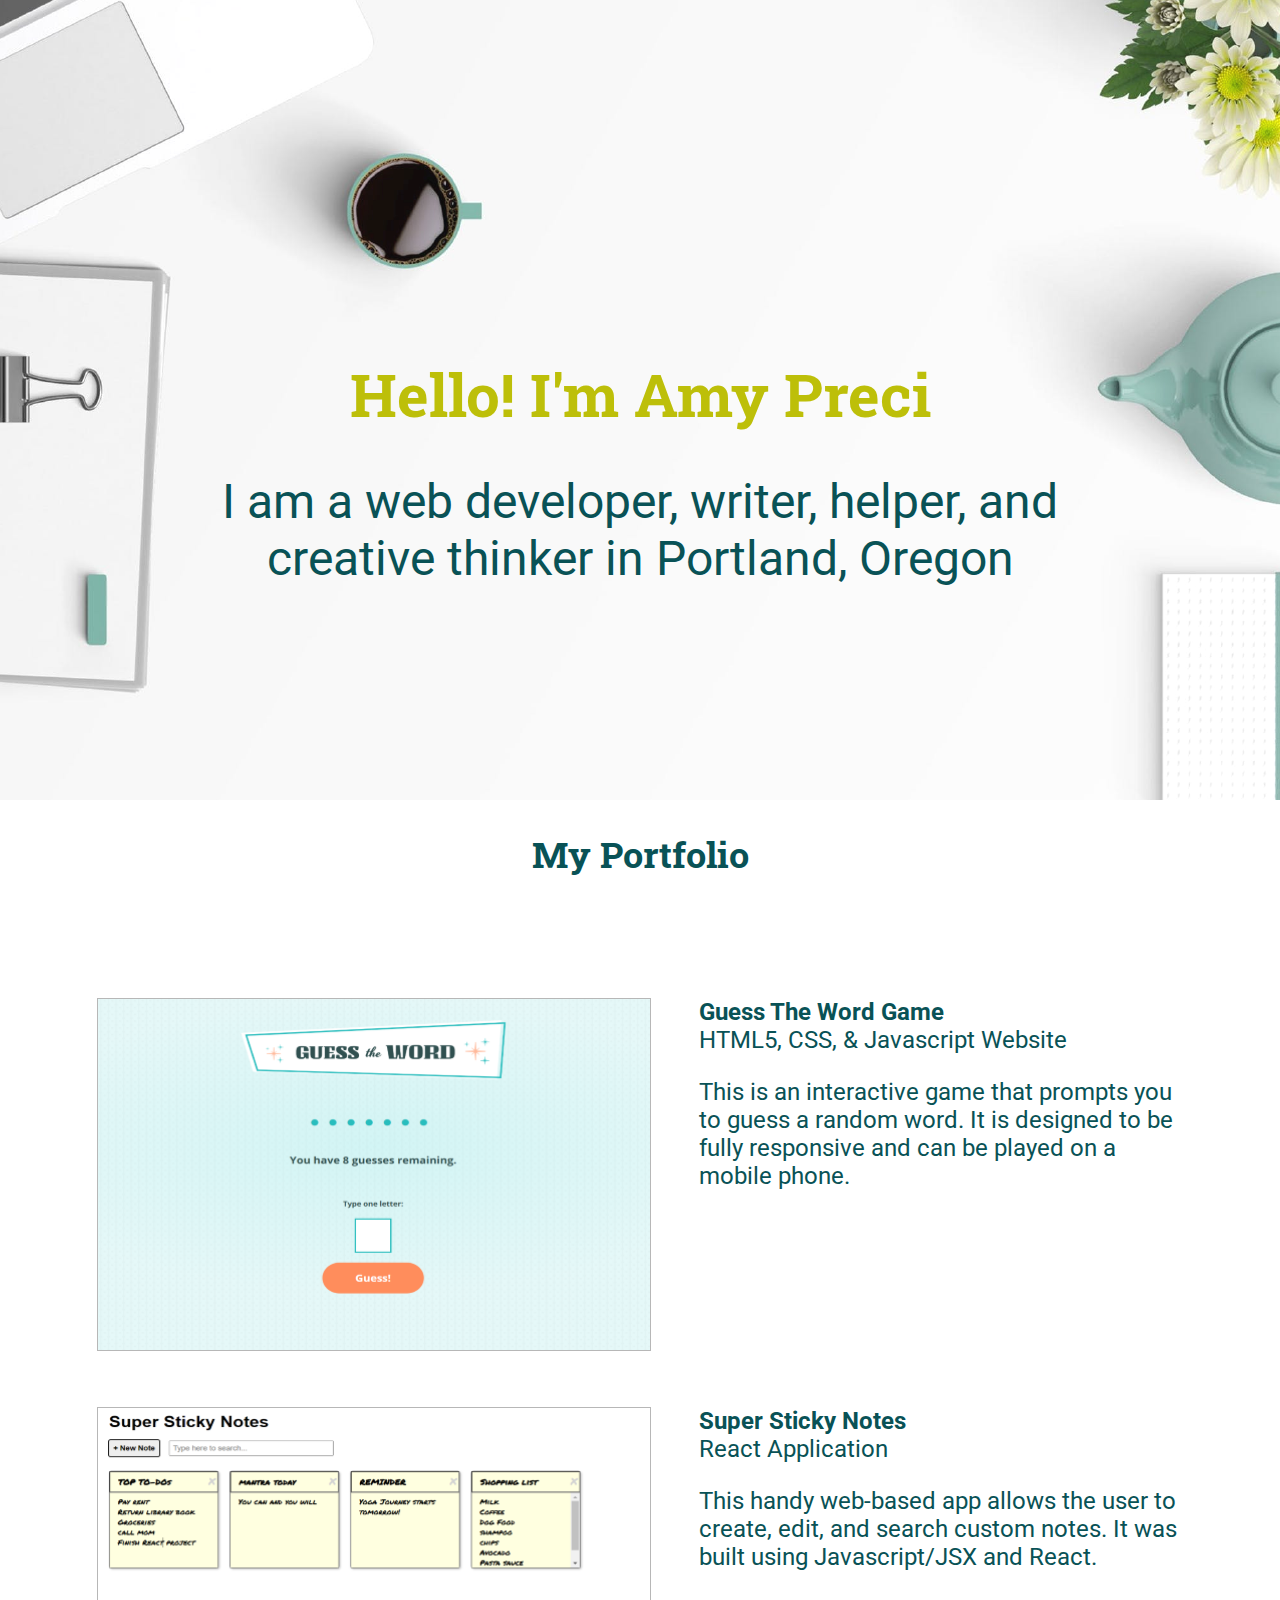
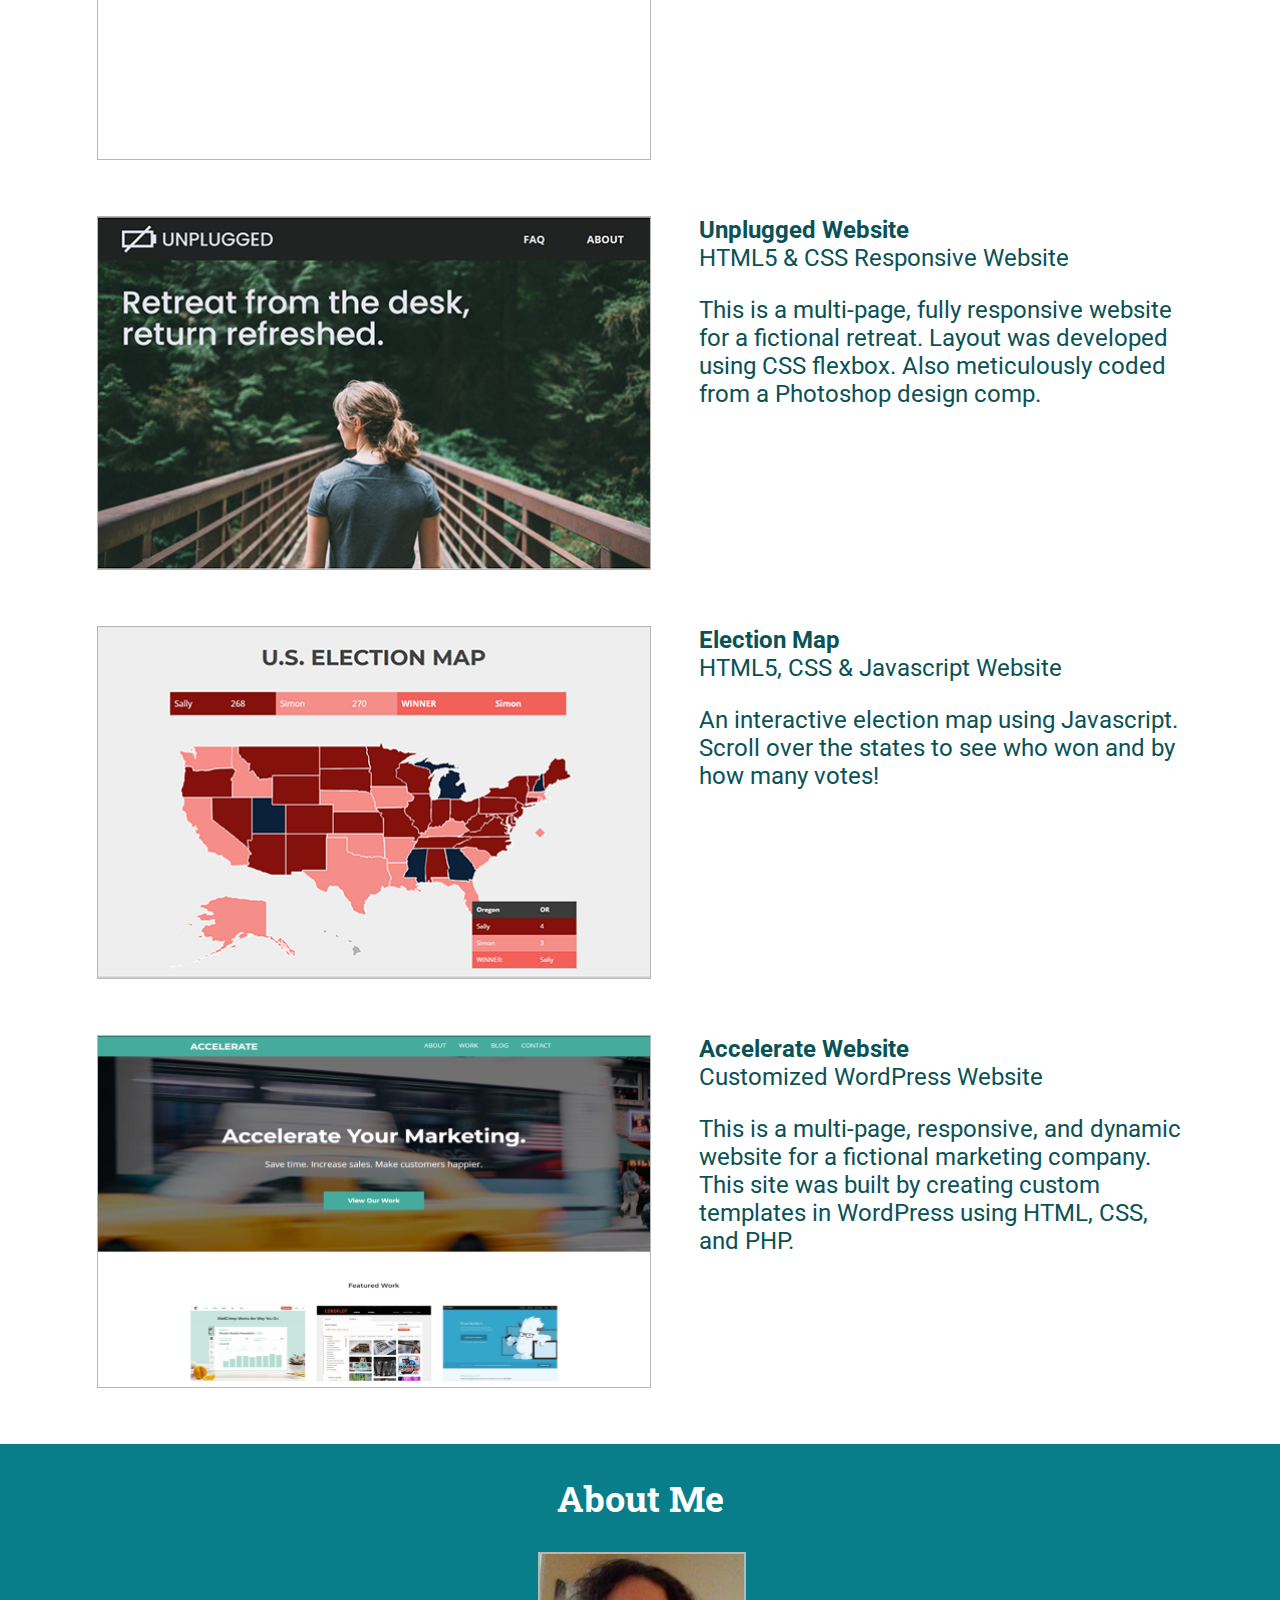
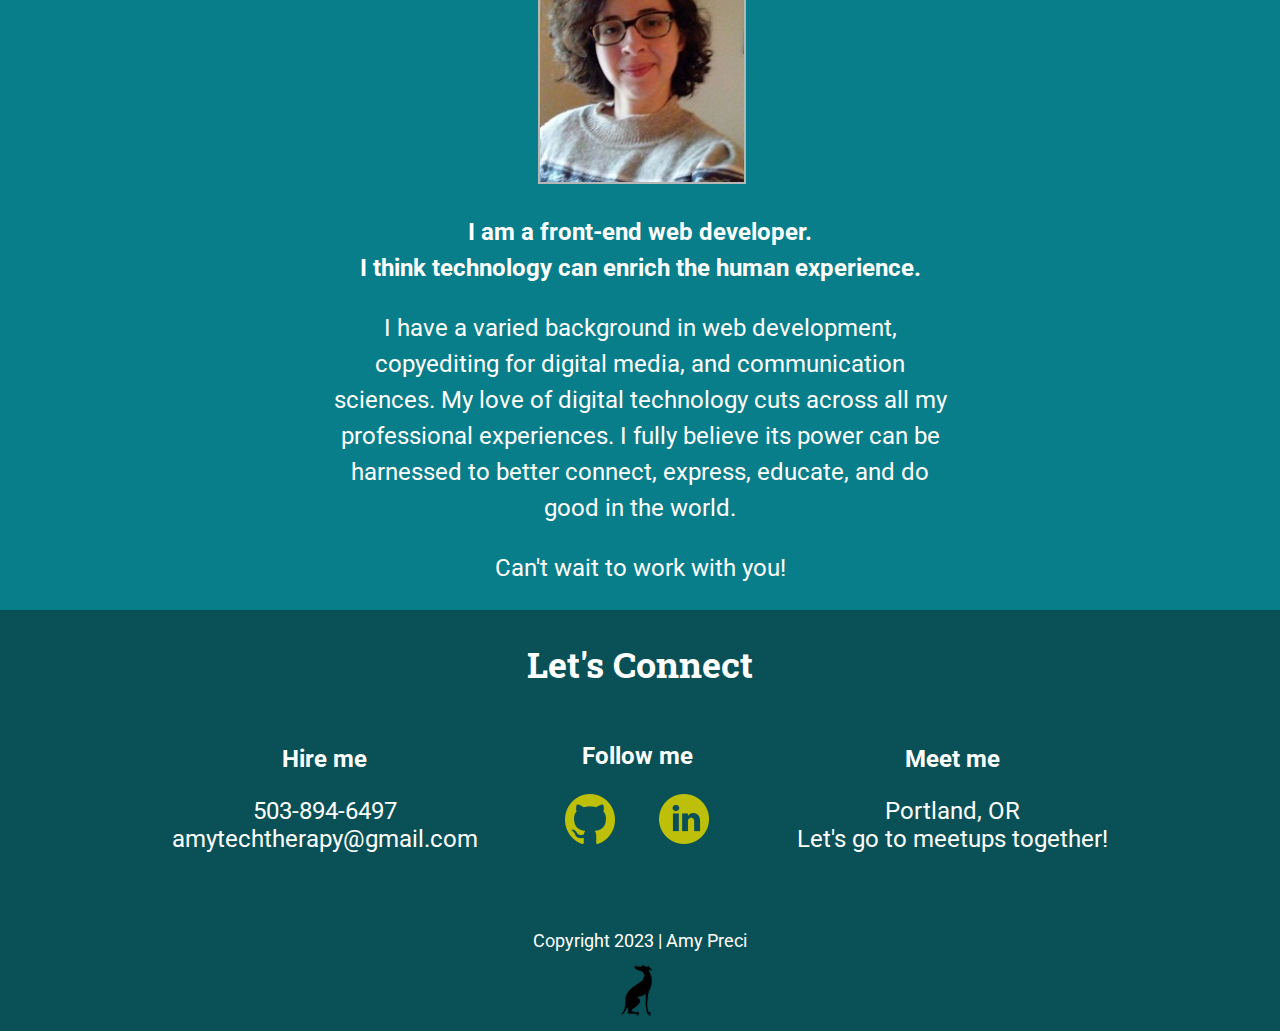
==== index.html @ e4974f05 "replaced new URLs" ====
<!doctype html>
<html class="no-js" lang="">

<head>
  <meta charset="utf-8">
  <title>Amy Preci | Responsive Portfolio</title>
  <meta name="description" content="">
  <meta name="viewport" content="width=device-width, initial-scale=1">

  <meta property="og:title" content="">
  <meta property="og:type" content="">
  <meta property="og:url" content="">
  <meta property="og:image" content="">

  <link rel="manifest" href="site.webmanifest">
  <link rel="apple-touch-icon" href="icon.png">
  <!-- Place favicon.ico in the root directory -->

  <link rel="stylesheet" href="css/normalize.css">
  <link rel="stylesheet" href="css/main.css">

  <meta name="theme-color" content="#fafafa">

  <link href="https://fonts.googleapis.com/css2?family=Roboto:wght@400;700&display=swap" rel="stylesheet">
  <link href="https://fonts.googleapis.com/css2?family=Roboto+Slab:wght@700&display=swap" rel="stylesheet">
</head>

<body>

  <!-- Site Content -->
  <div class="container">
    <header>
        <section class="hero-area">
            <div class="content-wrapper">
                <h1>Hello! I'm Amy Preci</h1>
                <h2>I am a web developer, writer, helper, and creative thinker in Portland, Oregon</h2>
            </div>
        </section>  
    </header>

    <section class="work">
        <div class="content-wrapper">
            <h2>My Portfolio</h2>
        
            <div class="portfolio-item">
                <div class="portfolio-image">
                    <a href="https://amy-pr.github.io/guess-the-word/" target="_blank"><img src="img/guess-word-thumb.png" alt="guess the word thumbnail"></a>
                </div>

                <div class="portfolio-description">
                    <p><a href="https://amy-pr.github.io/guess-the-word/" target="_blank"><span>Guess The Word Game</span></a><br>
                    HTML5, CSS, &amp; Javascript Website</p>
                    <p>This is an interactive game that prompts you to guess a random word. It is designed to be fully responsive and can be played on a mobile phone.</p>
                </div>
            </div>
        
            <div class="portfolio-item">
                <div class="portfolio-image">
                    <a href="https://amy-pr.github.io/super-sticky-notes/" target="_blank"><img src="img/sticky-notes-thumb.PNG" alt="super sticky notes app"></a>
                </div>

                <div class="portfolio-description">
                    <p><a href="https://amy-pr.github.io/super-sticky-notes/" target="_blank"><span>Super Sticky Notes</span></a><br>
                    React Application</p>
                    <p>This handy web-based app allows the user to create, edit, and search custom notes. It was built using Javascript/JSX and React.</p>
                </div>
            </div>

            <div class="portfolio-item">
                <div class="portfolio-image">
                    <a href="https://amy-pr.github.io/unplugged-project/" target="_blank"><img src="img/unplugged-thumbnail.png" alt="unplugged website"></a>
               </div>
        
                <div class="portfolio-description">
                    <p><a href="https://amy-pr.github.io/unplugged-project/" target="_blank"><span>Unplugged Website</span></a><br>
                    HTML5 &amp; CSS Responsive Website </p>
                    <p>This is a multi-page, fully responsive website for a fictional retreat. Layout was developed using CSS flexbox. Also meticulously coded from a Photoshop design comp.</p>
                </div>
            </div>

            <div class="portfolio-item">
                <div class="portfolio-image">
                    <a href="https://amy-pr.github.io/Election-Map/" target="_blank"><img src="img/election-map-thumbnail.png" alt="javascript election map"></a>
               </div>
        
                <div class="portfolio-description">
                    <p><a href="https://amy-pr.github.io/Election-Map/" target="_blank"><span>Election Map</span></a><br>
                        HTML5, CSS &amp; Javascript Website </p>
                    <p>An interactive election map using Javascript. Scroll over the states to see who won and by how many votes!</p>
                </div>
            </div>

            <div class="portfolio-item">
                <div class="portfolio-image">
                    <a href="" target="_blank"><img src="img/accelerate-thumb.PNG" alt="lolcat clock"></a>
               </div>
        
                <div class="portfolio-description">
                    <p><a href="" target="_blank"><span>Accelerate Website</span></a><br>
                    Customized WordPress Website</p>
                    <p>This is a multi-page, responsive, and dynamic website for a fictional marketing company. This site was built by creating custom templates in WordPress using HTML, CSS, and PHP.</p>
                </div>
            </div>
        </div>
    </section>

    <section class="about">
        <div class="content-wrapper">
            <h2>About Me</h2>
            
            <div class="self-portrait">
                <img src="img/me_croppedd_200.jpg" alt="Amy">
            </div>
        
            <div class="bio">
                <p><span>I am a front-end web developer.<br>
                I think technology can enrich the human experience.</span><p>
                <p> I have a varied background in web development, copyediting for digital media, and communication sciences. 
                My love of digital technology cuts across all my professional experiences. I fully believe its power can 
                be harnessed to better connect, express, educate, and do good in the world.</p>
                <p> Can't wait to work with you!</p>
            </div>
        </div>
    </section>


    <section class="contact">
        <div class="content-wrapper">
            <h2>Let's Connect</h2>

            <div class= "contact-content">
            
                <div class="contact-info">
                    <h3>Hire me</h3>
                    <p>503-894-6497<br>
                    amytechtherapy@gmail.com</p>
                </div>

                <div class="social-media">
                    <h3>Follow me</h3>
                       <div class="social-icons">
                            <p><a href="https://github.com/Amy-Pr" target="_blank"><img src="img/github.png" alt="github"></a></p>
                            <p><a href="https://www.linkedin.com/in/amy-preci-developer" target="_blank"><img src="img/linkedin.png" alt=linkedin></a></p>
                        </div> 
                </div>

                <div class="meet-me">
                    <h3>Meet me</h3>
                    <p>Portland, OR <br>
                    Let's go to meetups together!</p>
                </div>

            </div>
        </div>
    
        <div class="copyright">
            <p class="copyright">Copyright 2023 | Amy Preci</p>
         <div class= "icon">
            <img src="img/greyhound_icon_one_hundred.png" alt="greyhound icon">
         </div>
        </div>
    </section>
</div>



<!---Stuff from boilerplate-->



  <script src="js/vendor/modernizr-3.11.2.min.js"></script>
  <script src="js/plugins.js"></script>
  <script src="js/main.js"></script>

  <!-- Google Analytics: change UA-XXXXX-Y to be your site's ID. -->
  <script>
    window.ga = function () { ga.q.push(arguments) }; ga.q = []; ga.l = +new Date;
    ga('create', 'UA-XXXXX-Y', 'auto'); ga('set', 'anonymizeIp', true); ga('set', 'transport', 'beacon'); ga('send', 'pageview')
  </script>
  <script src="https://www.google-analytics.com/analytics.js" async></script>
</body>

</html>
---- css/main.css ----
/***** BASE STYLES *****/
    
    html {
        font-size: 16px; 
    }

    body {
        font-family: "Roboto", sans-serif;
        color: #095256;
        font-size: 1.2em;
        width: 100%;
        display: flex;
        justify-content: center;
        align-items: center;
    }

    .content-wrapper {
        width: 90%;
    }

    img {
        width: 100%;
        height: auto;
    }


/******HEADER*****/
    header {
        display: flex;
        justify-content: center;
        align-items: center;
        
    }
    
    .hero-area {
        min-height: 800px;
        background: url("../img/hero-image.png") right top no-repeat;
        background-size: cover;
        display: flex;
        justify-content: center;
        align-items: center;
    }

    header h1 {
        
        font-family: 'Roboto Slab', serif;
        font-size: 3rem;
        text-align: center;
        color: #bdbf09;
    }

    header h2 {
        margin-top: 0;
        text-align: center;
        font-size: 2.2rem;
        font-weight: 400;
        width: 80%;
    }

    .hero-area .content-wrapper {
        display: flex; 
        justify-content: center;
        align-items: center;
        flex-flow: row wrap;
        background: rgba(242, 242, 242, 0.8);
        border-radius: 10px;
    }

/*** WORK ***/
    .work {
        display: flex;
        justify-content: center;
    }

    .work .content-wrapper {
        display: flex;
        max-width: 554px;
        flex-direction: column;
        justify-content: center; 
    }

    .portfolio-item {
        display: flex;
        flex-direction: column;
        margin-bottom: 50px;
    }

    .portfolio-description {
        margin-top: 50px;
    }

    .work h2 { 
    font-family: 'Roboto Slab', serif;
    font-size: 1.75rem;
    text-align: center; 
    padding-bottom: 90px; 
    }

    span {
        font-weight: 700;
    }

    .work p {
        margin-top: 0;
    }

    .work img {
        border: 1px solid #b7b7b7;
    }

    .work a {
        text-decoration: none;
        color: #095256;
    }

    .work a:visited {
        color: #095256;
    }

    .work a:hover {
        color: #bdbf09;
    
    }


/***ABOUT***/


.about {
    display: flex; 
    justify-content: center;
    align-items: center; 
    background-color: #087e8b; 
    color: white;
    text-align: center;
}

.about .content-wrapper {
    display: flex;
    justify-content: center;
    align-items: center;
    flex-direction: column;
}

.about h2 {
    font-family: 'Roboto Slab', serif;
    font-size: 1.75rem;
}

span {
    font-weight: 700;
}

.about img {
    border: 2px solid #b7b7b7;
}


.about p {
    line-height: 1.5;
}




/***CONTACT***/

.contact {
    display: flex; 
    justify-content: center;
    flex-direction: column;
    align-items: center;
    background-color: #095156;
    color: white;
}

.contact .content-wrapper {
    display: flex;
    width: 100%;
    justify-content: center;
    flex-direction: column;
    text-align: center;
}


.contact-content {
    min-height: 600px;
    display: flex;
    flex-direction: column;
    align-items: center;
    justify-content: space-around;

}

.contact h2 {
    font-family: 'Roboto Slab', serif;
    font-size: 1.75rem;
}

.contact h3 {
    font-family: "Roboto", sans-serif;
    font-size: 1.5rem; 

}


.social-icons {
    display: flex;
    justify-content: space-between;
}

.social-icons p {
    margin: 0;
}


.social-media {
    margin-bottom: 30px;
}


.contact img {
    font-size: 1.125rem;
}


p.copyright {
    font-size: 1.125rem;
    margin: 50px 0 0 0;
}

.copyright {
    display: flex;
    justify-content: center;
    align-items: center;
    flex-direction: column;
}


/****TABLET STYLES****/

@media (min-width: 768px) {
    .contact-content {
        flex-direction: row;
        min-height: 0px;
    } 
    
    .bio {
        width: 80%;
    }

    header h1 {
        font-size: 3.5rem;
        
    }
    
    header h2 {
        font-size: 2.8rem;
    }

    body {
        font-size: 1.5em;
    }
}


/****DESKTOP STYLES****/
@media (min-width: 1200px) {

/***Base Styles***/



header h1 {
    font-size: 3.75rem;
}

header h2 {
    font-size: 3rem;
}

.hero-area {
    background: url("../img/hero-image.png") top center no-repeat;
    background-size: cover;
}

.hero-area .content-wrapper {
    display: flex; 
    justify-content: center;
    align-items: center;
    flex-flow: row wrap;
    background: none;
    border-radius: none;
    padding-top: 140px;
}

/**ABOUT**/

.about h2 {
    font-size: 2.25rem;
}

.bio {
    width: 55%;
}

/*** WORK ***/
.work h2 {
    font-size: 2.25rem;
}

.work .content-wrapper {
    max-width: 90%;
}

.portfolio-item {
    display: flex;
    justify-content: center;
    flex-flow: row wrap;
    margin-bottom: 50px;
}

.portfolio-description {
    width: 42%;
    margin-top: 0;
    padding-left: 50px;
}

/***CONTACT***/

.contact h2 {
    font-size: 2.25rem;
}

.contact .content-wrapper {
    width: 80%;
}

.social-icons {
    width: 6em;
}

}
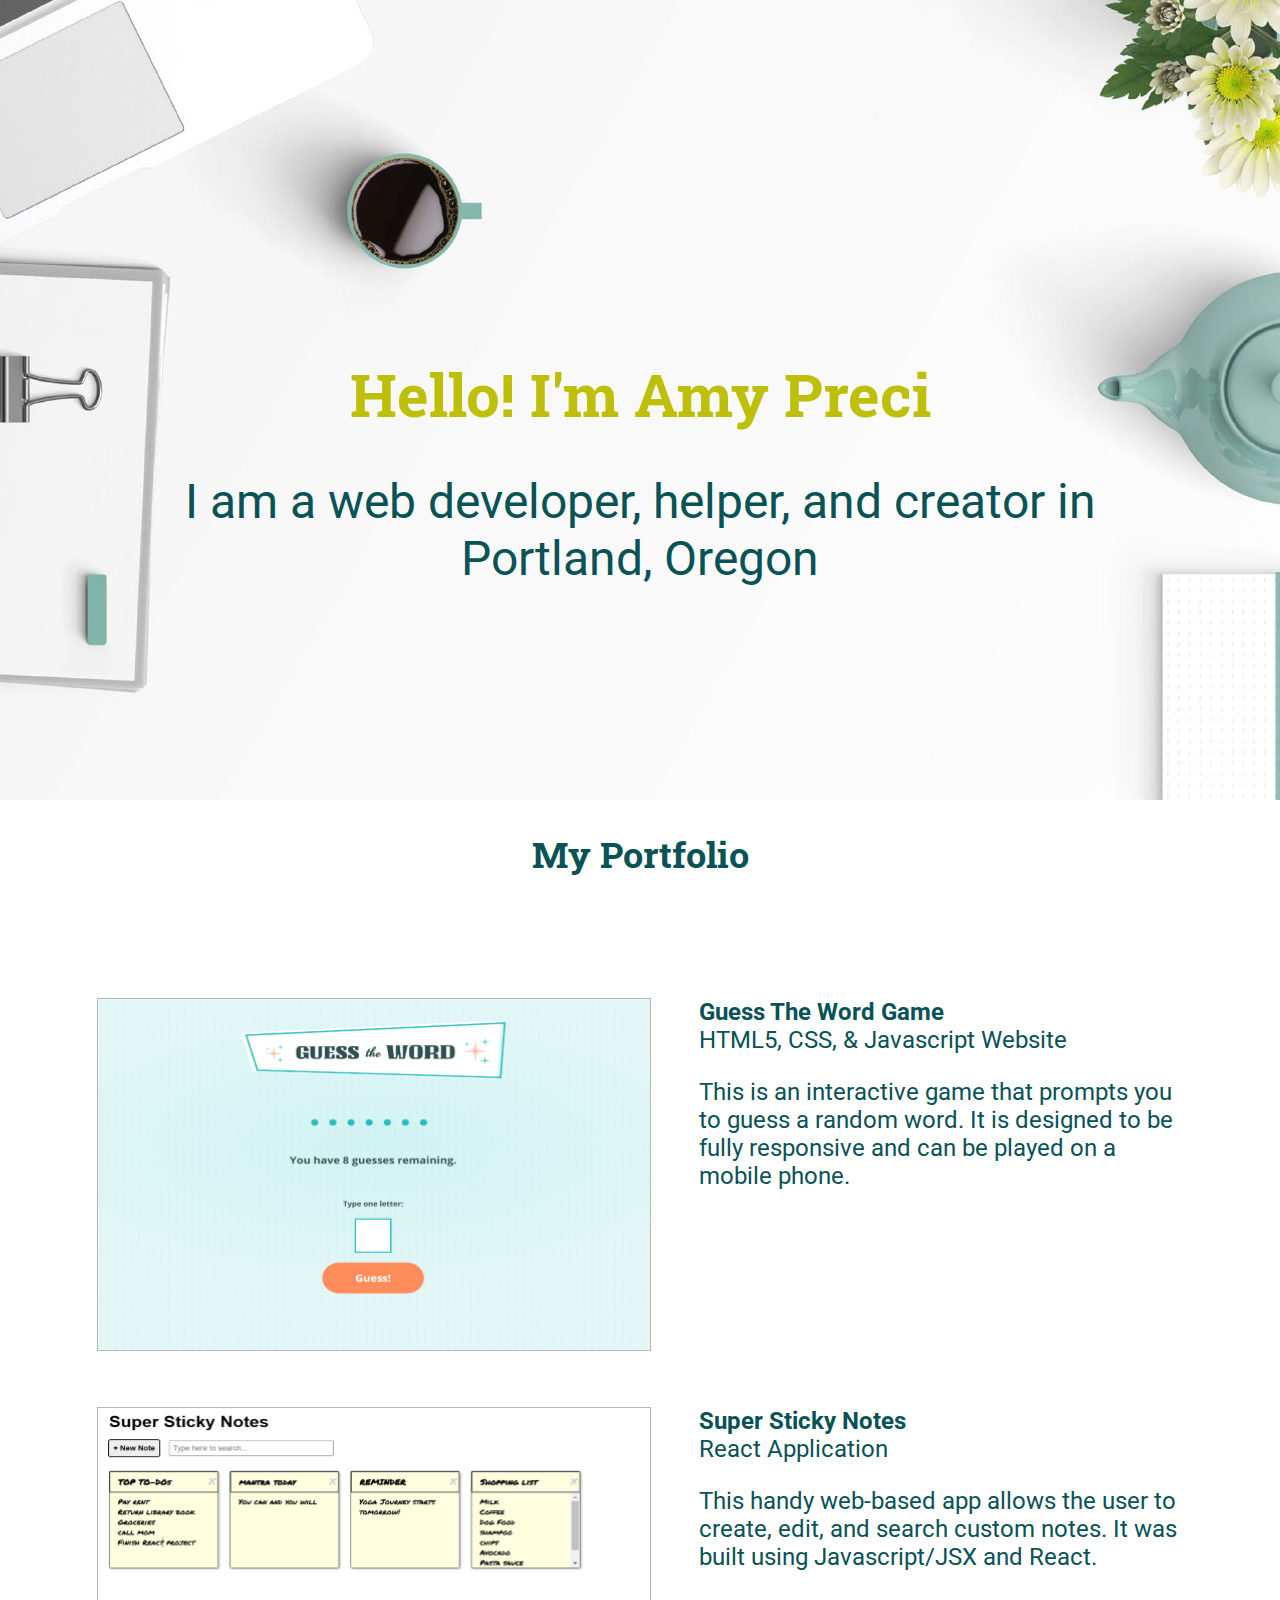
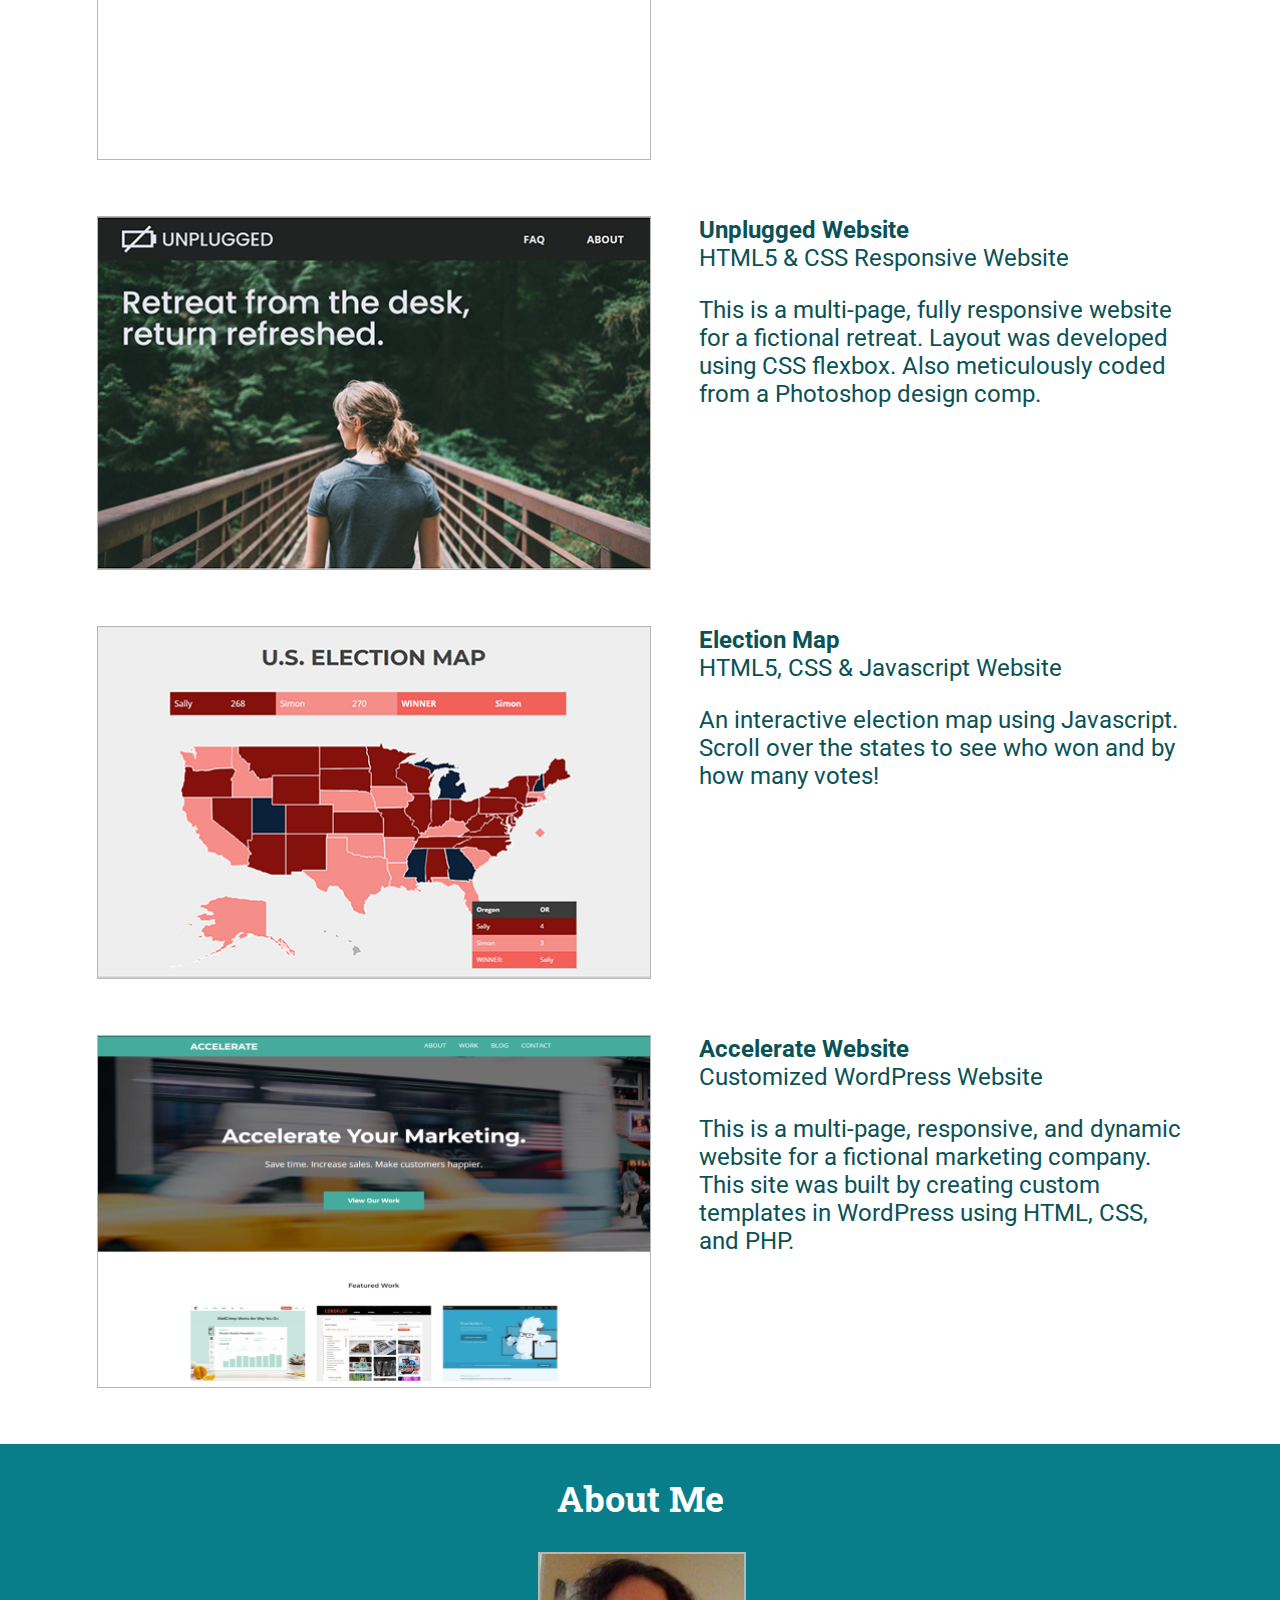
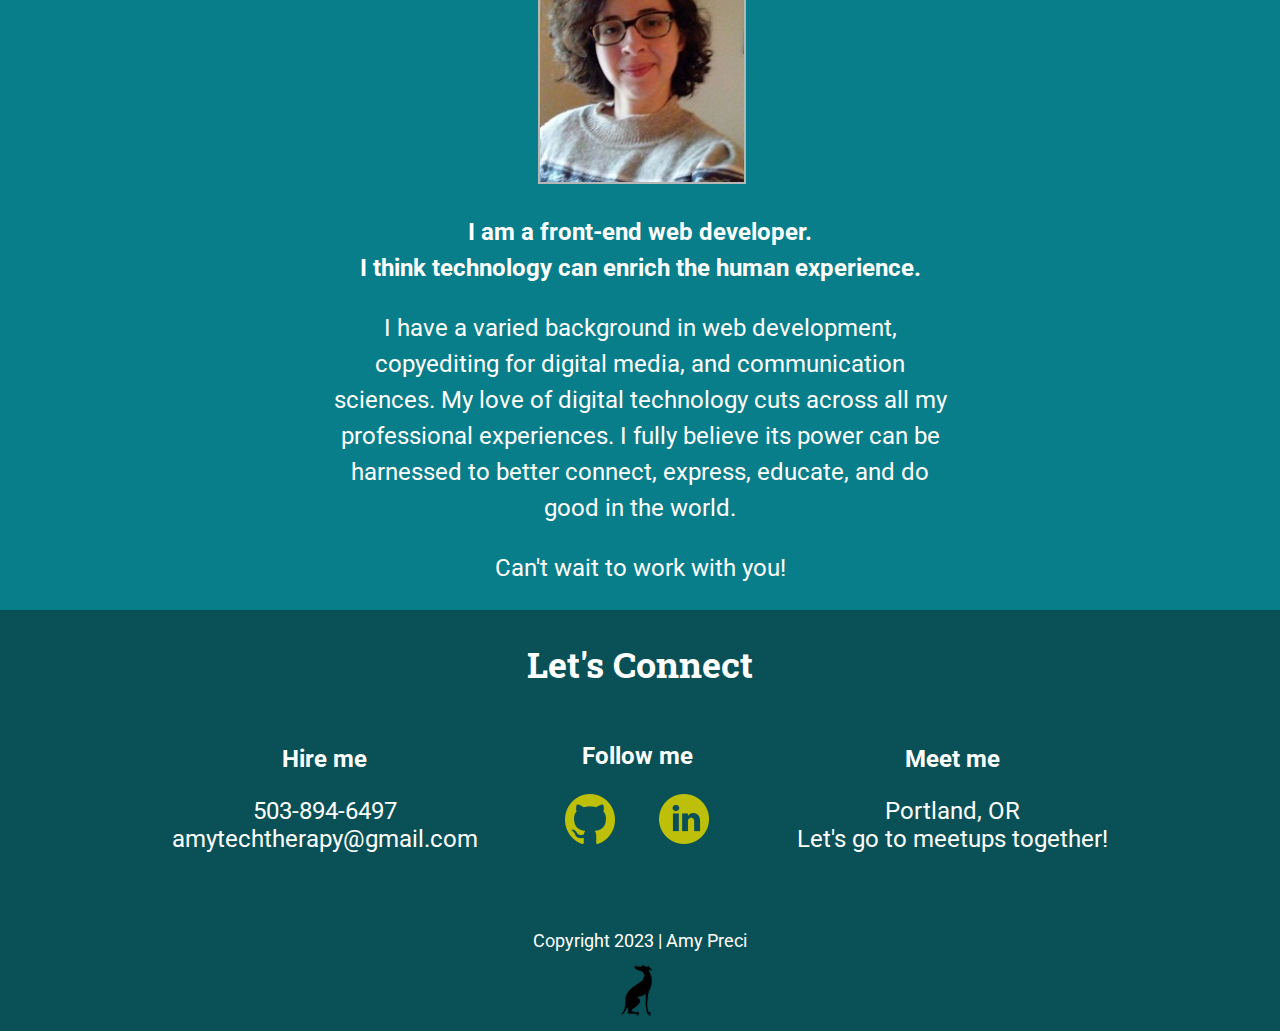
==== commit ab1eedab: "updated sticky note URL" ====
--- a/index.html
+++ b/index.html
@@ -33,7 +33,7 @@
         <section class="hero-area">
             <div class="content-wrapper">
                 <h1>Hello! I'm Amy Preci</h1>
-                <h2>I am a web developer, writer, helper, and creative thinker in Portland, Oregon</h2>
+                <h2>I am a web developer, helper, and creator in Portland, Oregon</h2>
             </div>
         </section>  
     </header>
@@ -56,11 +56,11 @@
         
             <div class="portfolio-item">
                 <div class="portfolio-image">
-                    <a href="https://amy-pr.github.io/super-sticky-notes/" target="_blank"><img src="img/sticky-notes-thumb.PNG" alt="super sticky notes app"></a>
+                    <a href="https://super-sticky-notes.netlify.app/" target="_blank"><img src="img/sticky-notes-thumb.PNG" alt="super sticky notes app"></a>
                 </div>
 
                 <div class="portfolio-description">
-                    <p><a href="https://amy-pr.github.io/super-sticky-notes/" target="_blank"><span>Super Sticky Notes</span></a><br>
+                    <p><a href="https://super-sticky-notes.netlify.app/" target="_blank"><span>Super Sticky Notes</span></a><br>
                     React Application</p>
                     <p>This handy web-based app allows the user to create, edit, and search custom notes. It was built using Javascript/JSX and React.</p>
                 </div>
@@ -92,11 +92,11 @@
 
             <div class="portfolio-item">
                 <div class="portfolio-image">
-                    <a href="" target="_blank"><img src="img/accelerate-thumb.PNG" alt="lolcat clock"></a>
+                    <a href="accelerate-case/index.html" target="_blank"><img src="img/accelerate-thumb.PNG" alt="lolcat clock"></a>
                </div>
         
                 <div class="portfolio-description">
-                    <p><a href="" target="_blank"><span>Accelerate Website</span></a><br>
+                    <p><a href="accelerate-case/index.html" target="_blank"><span>Accelerate Website</span></a><br>
                     Customized WordPress Website</p>
                     <p>This is a multi-page, responsive, and dynamic website for a fictional marketing company. This site was built by creating custom templates in WordPress using HTML, CSS, and PHP.</p>
                 </div>
--- a/css/main.css
+++ b/css/main.css
@@ -1,4 +1,8 @@
 /***** BASE STYLES *****/
+
+    .container {
+        width: 100%;
+    }
     
     html {
         font-size: 16px; 
@@ -39,6 +43,7 @@
         display: flex;
         justify-content: center;
         align-items: center;
+        width: 100%;
     }
 
     header h1 {
@@ -66,6 +71,39 @@
         border-radius: 10px;
     }
 
+    /*** CASE STUDY PAGE ***/
+    #headline {
+        display: flex;
+        flex-flow: column;
+        align-items: center;
+        width: 100%;
+    }
+
+
+    .case-study-description {
+        margin-bottom: 50px;
+    }
+
+
+
+    .case-items {
+        display: flex;
+        justify-content: space-between;
+        flex-flow: row wrap;
+        margin-bottom: 50px;
+    }
+
+    .case-image {
+        margin-bottom: 50px;
+    }
+
+    figcaption {
+        text-align: center;
+        margin-bottom: 10px;
+    }
+
+    
+
 /*** WORK ***/
     .work {
         display: flex;
@@ -340,4 +378,13 @@
     width: 6em;
 }
 
-}
+/**Case study page*/
+.case-image {
+    width: 45%;
+}
+
+#content-cases {
+    width: 70%;
+}
+
+}
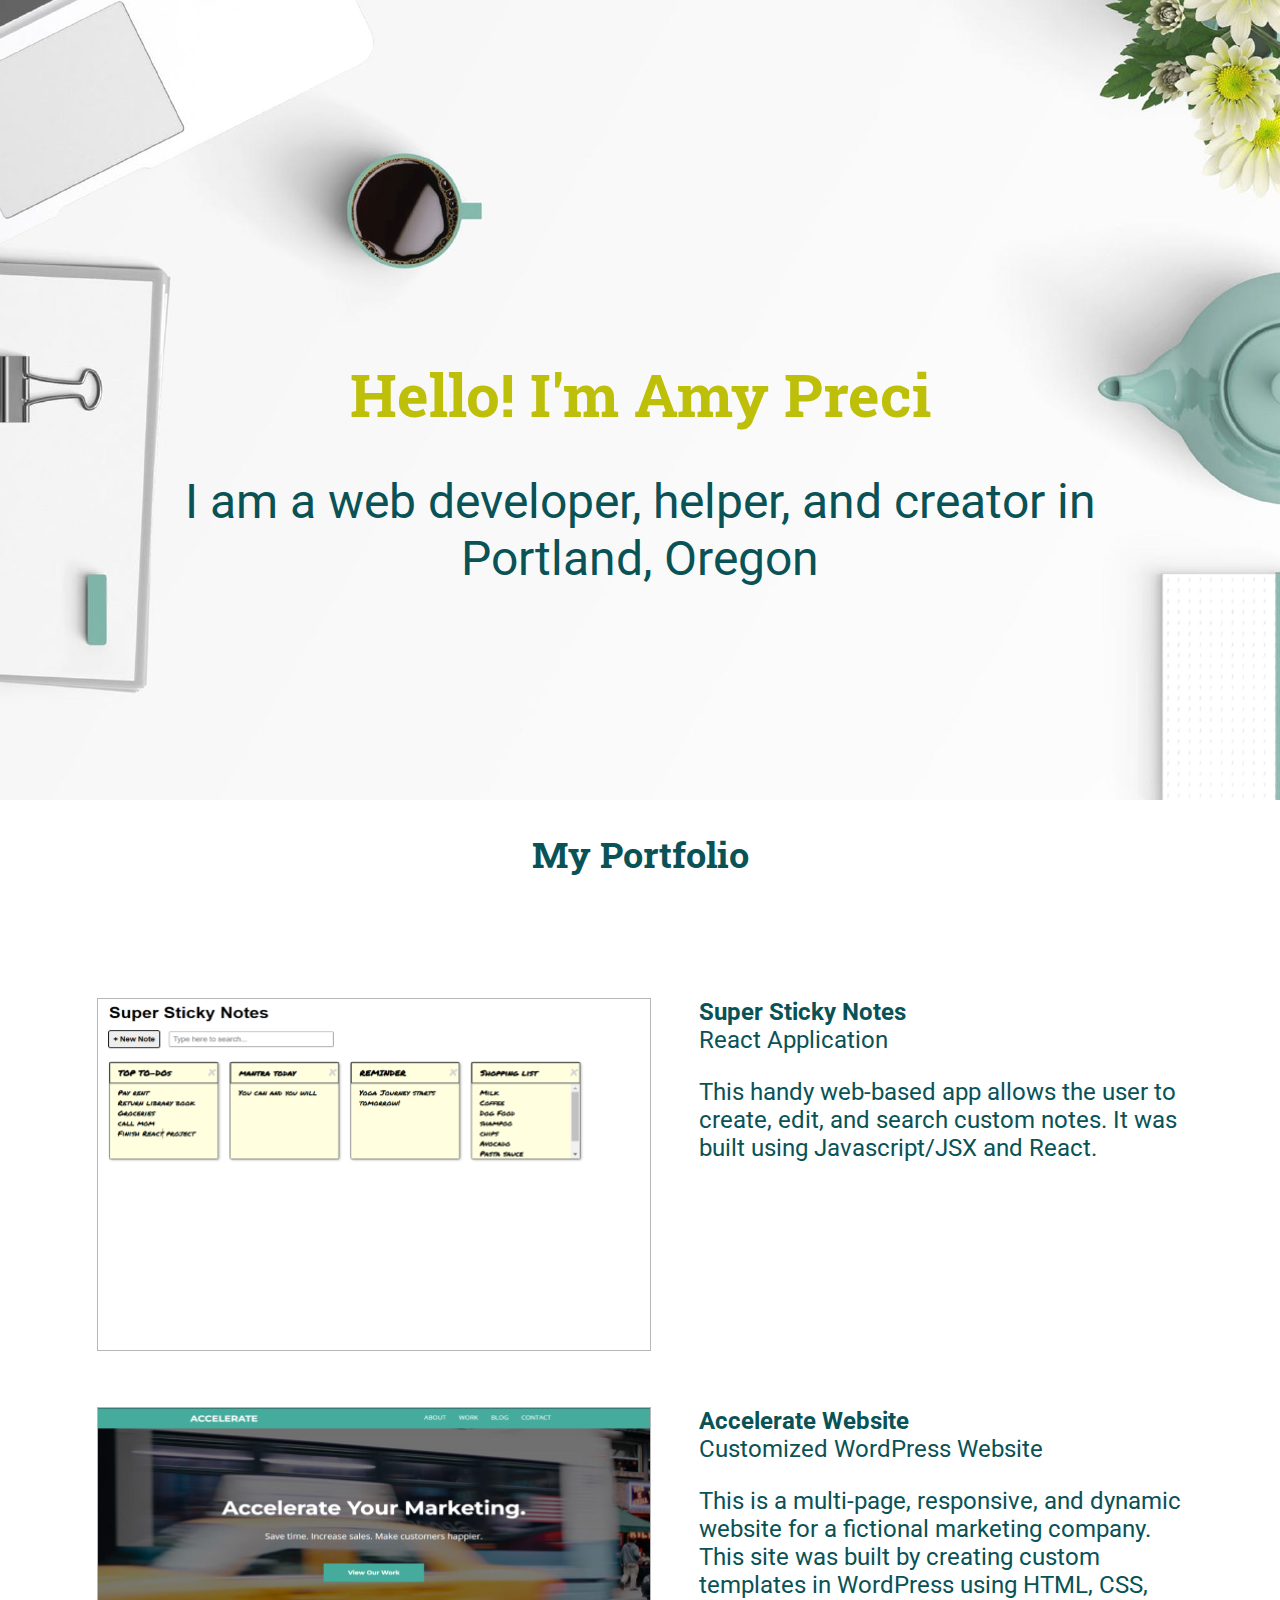
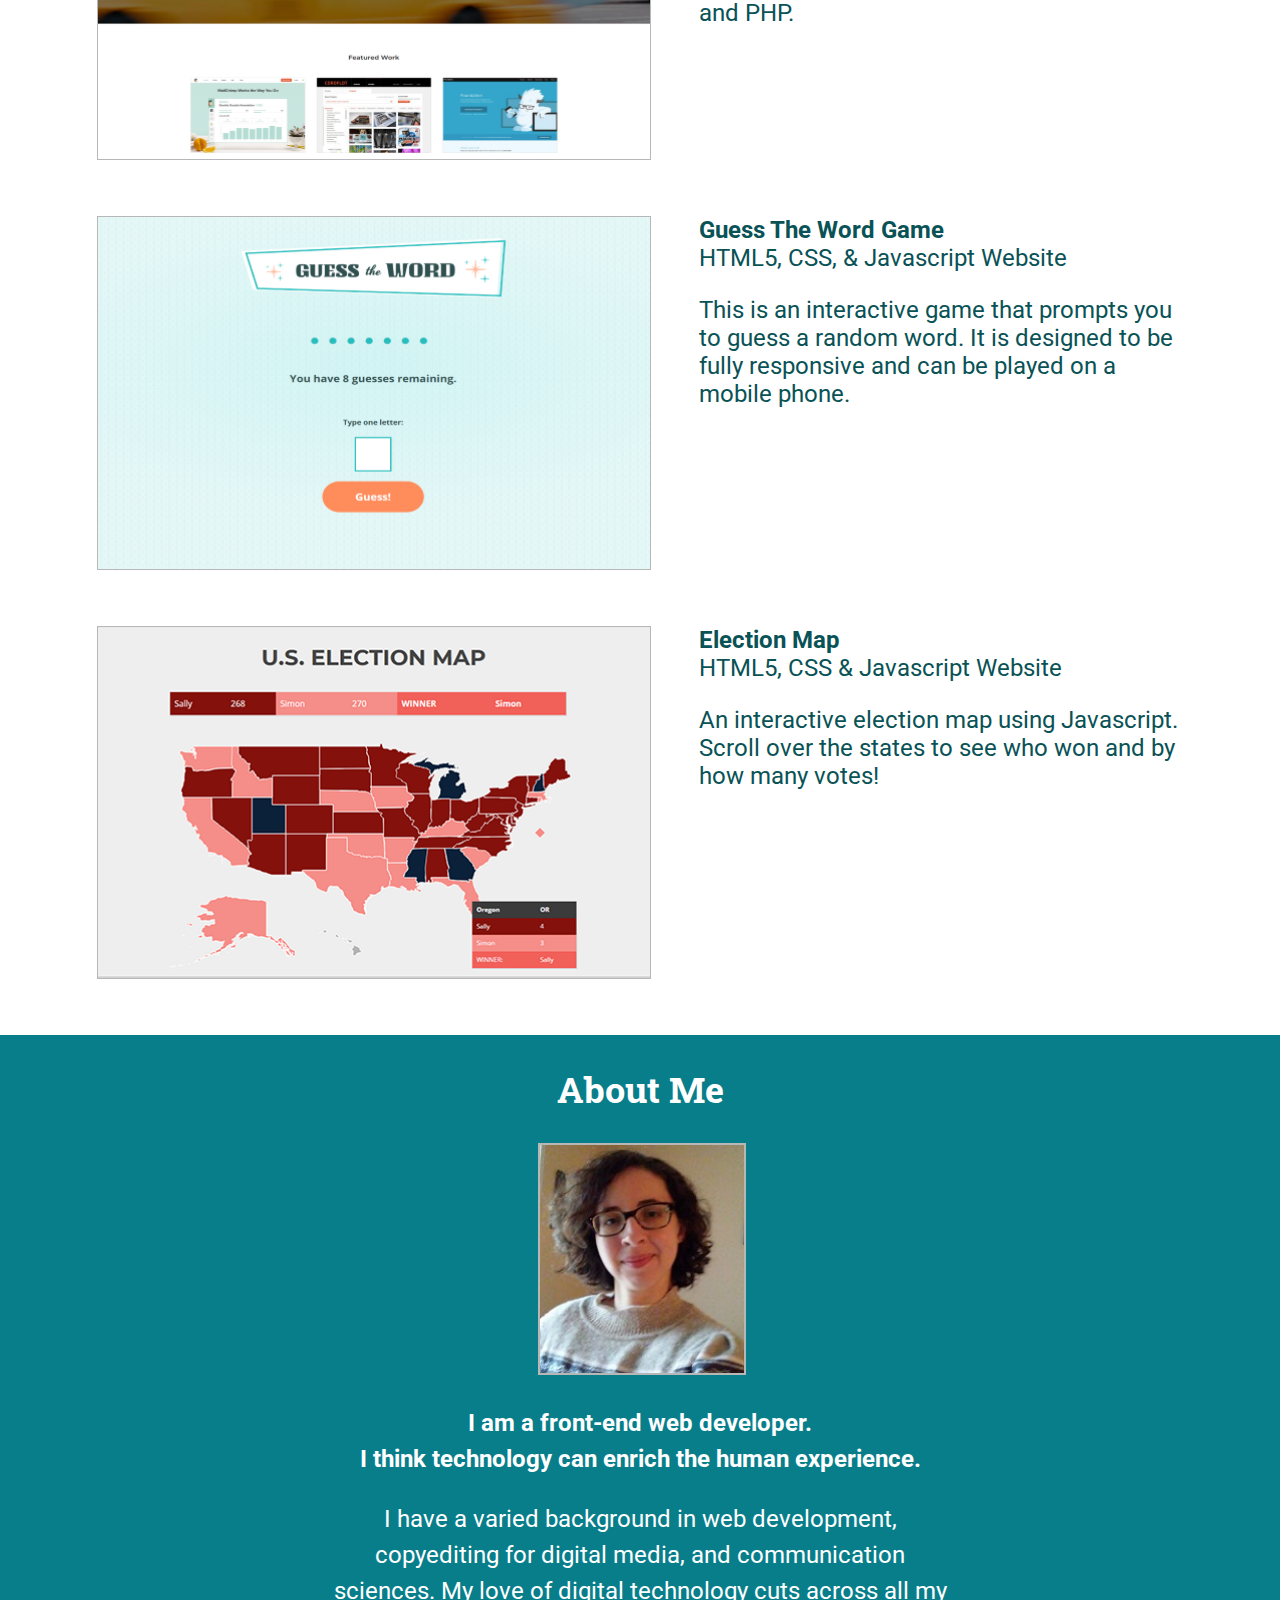
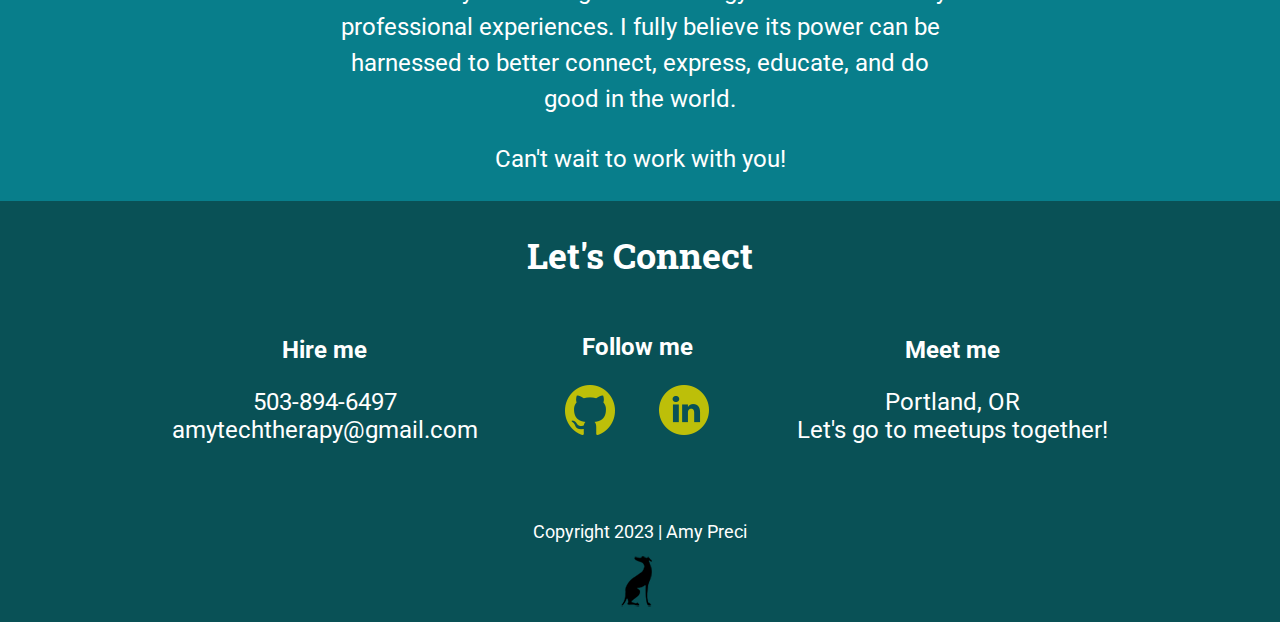
==== commit 10d60017: "add image to folder and rearrange project order" ====
--- a/index.html
+++ b/index.html
@@ -42,17 +42,7 @@
         <div class="content-wrapper">
             <h2>My Portfolio</h2>
         
-            <div class="portfolio-item">
-                <div class="portfolio-image">
-                    <a href="https://amy-pr.github.io/guess-the-word/" target="_blank"><img src="img/guess-word-thumb.png" alt="guess the word thumbnail"></a>
-                </div>
-
-                <div class="portfolio-description">
-                    <p><a href="https://amy-pr.github.io/guess-the-word/" target="_blank"><span>Guess The Word Game</span></a><br>
-                    HTML5, CSS, &amp; Javascript Website</p>
-                    <p>This is an interactive game that prompts you to guess a random word. It is designed to be fully responsive and can be played on a mobile phone.</p>
-                </div>
-            </div>
+            
         
             <div class="portfolio-item">
                 <div class="portfolio-image">
@@ -68,6 +58,18 @@
 
             <div class="portfolio-item">
                 <div class="portfolio-image">
+                    <a href="accelerate-case/index.html" target="_blank"><img src="img/accelerate-thumb.PNG" alt="lolcat clock"></a>
+               </div>
+        
+                <div class="portfolio-description">
+                    <p><a href="accelerate-case/index.html" target="_blank"><span>Accelerate Website</span></a><br>
+                    Customized WordPress Website</p>
+                    <p>This is a multi-page, responsive, and dynamic website for a fictional marketing company. This site was built by creating custom templates in WordPress using HTML, CSS, and PHP.</p>
+                </div>
+            </div>
+
+            <!-- <div class="portfolio-item">
+                <div class="portfolio-image">
                     <a href="https://amy-pr.github.io/unplugged-project/" target="_blank"><img src="img/unplugged-thumbnail.png" alt="unplugged website"></a>
                </div>
         
@@ -75,6 +77,18 @@
                     <p><a href="https://amy-pr.github.io/unplugged-project/" target="_blank"><span>Unplugged Website</span></a><br>
                     HTML5 &amp; CSS Responsive Website </p>
                     <p>This is a multi-page, fully responsive website for a fictional retreat. Layout was developed using CSS flexbox. Also meticulously coded from a Photoshop design comp.</p>
+                </div>
+            </div> -->
+
+            <div class="portfolio-item">
+                <div class="portfolio-image">
+                    <a href="https://amy-pr.github.io/guess-the-word/" target="_blank"><img src="img/guess-word-thumb.png" alt="guess the word thumbnail"></a>
+                </div>
+
+                <div class="portfolio-description">
+                    <p><a href="https://amy-pr.github.io/guess-the-word/" target="_blank"><span>Guess The Word Game</span></a><br>
+                    HTML5, CSS, &amp; Javascript Website</p>
+                    <p>This is an interactive game that prompts you to guess a random word. It is designed to be fully responsive and can be played on a mobile phone.</p>
                 </div>
             </div>
 
@@ -90,17 +104,7 @@
                 </div>
             </div>
 
-            <div class="portfolio-item">
-                <div class="portfolio-image">
-                    <a href="accelerate-case/index.html" target="_blank"><img src="img/accelerate-thumb.PNG" alt="lolcat clock"></a>
-               </div>
-        
-                <div class="portfolio-description">
-                    <p><a href="accelerate-case/index.html" target="_blank"><span>Accelerate Website</span></a><br>
-                    Customized WordPress Website</p>
-                    <p>This is a multi-page, responsive, and dynamic website for a fictional marketing company. This site was built by creating custom templates in WordPress using HTML, CSS, and PHP.</p>
-                </div>
-            </div>
+            
         </div>
     </section>
 
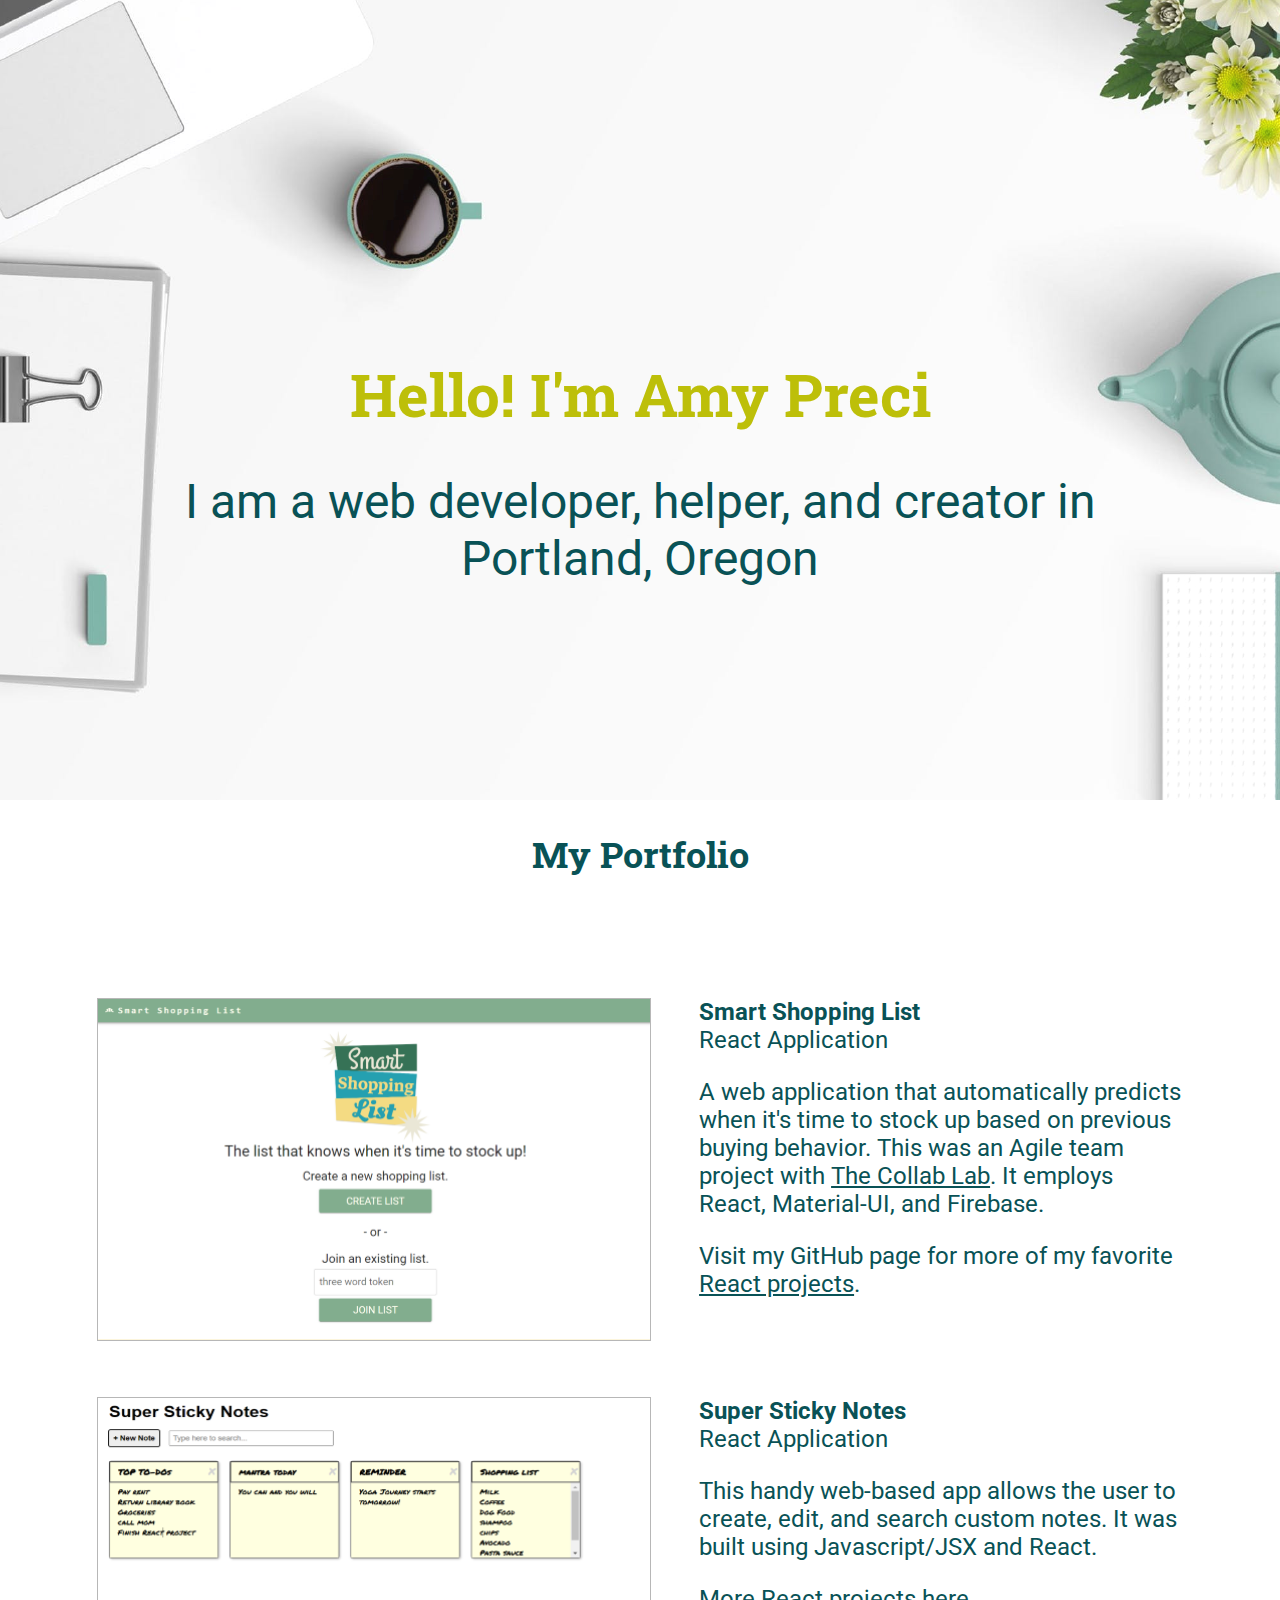
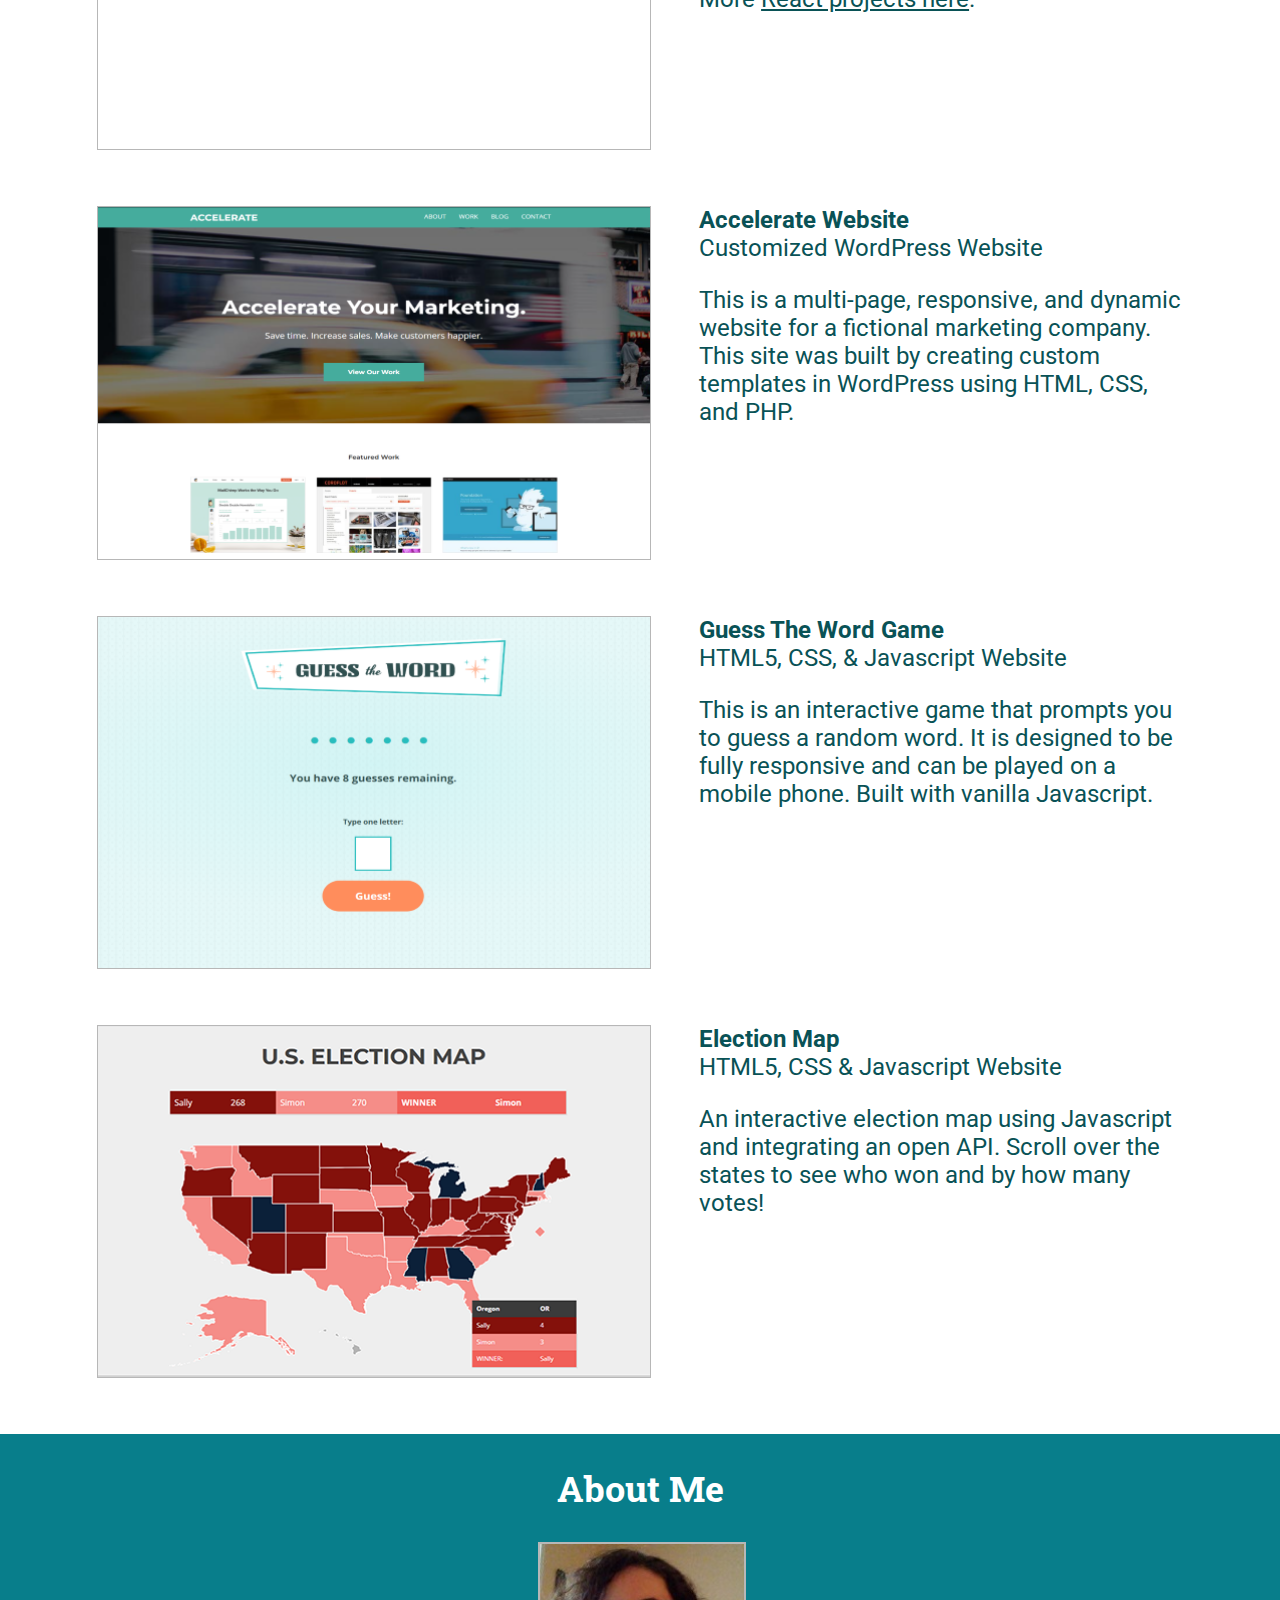
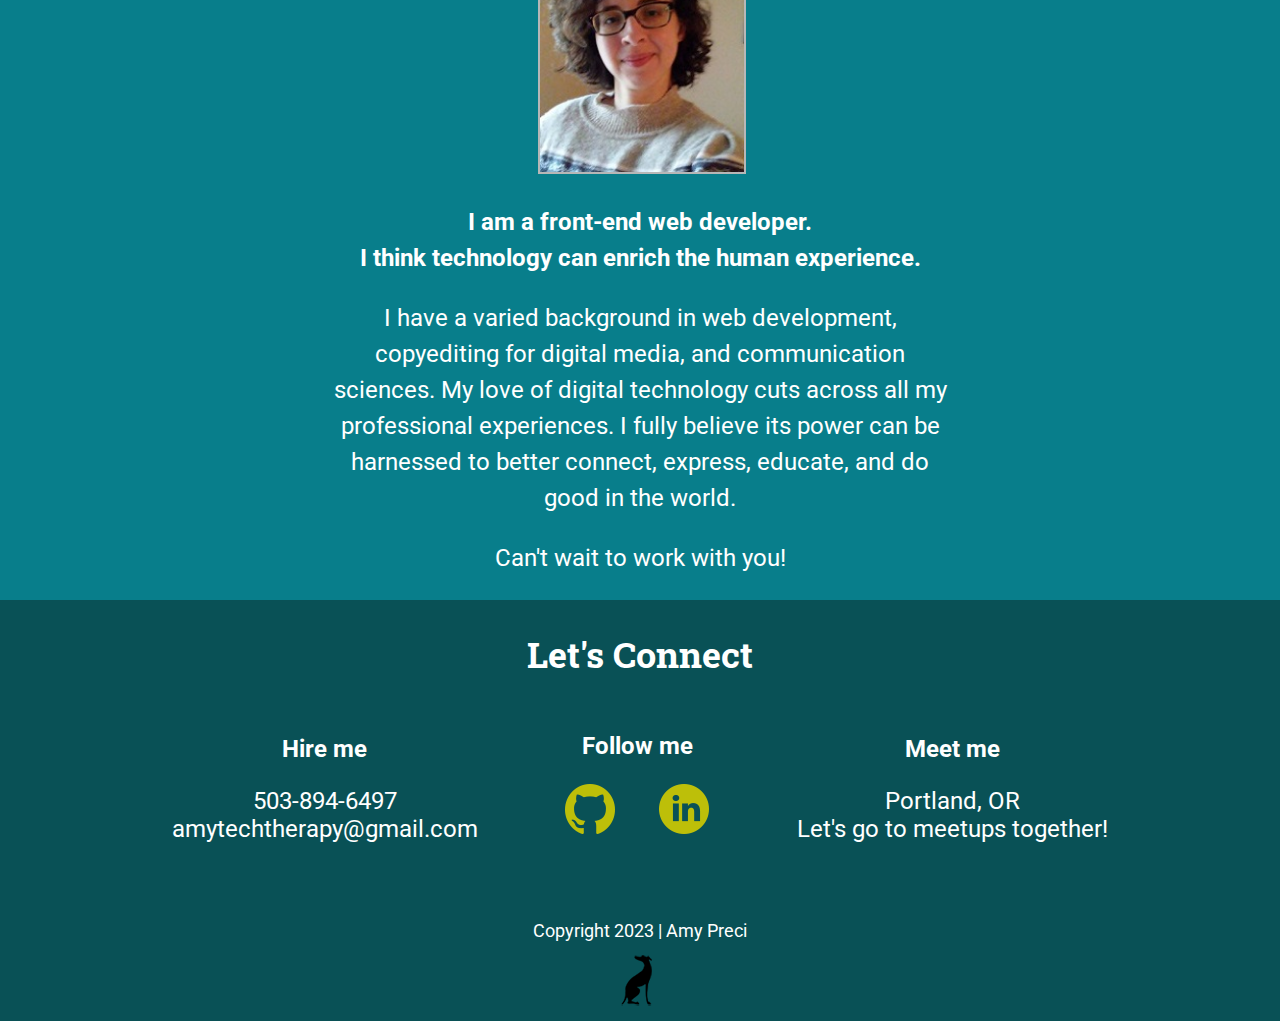
==== commit 88423713: "Add new project with links" ====
--- a/index.html
+++ b/index.html
@@ -39,9 +39,21 @@
     </header>
 
     <section class="work">
+
         <div class="content-wrapper">
             <h2>My Portfolio</h2>
-        
+            <div class="portfolio-item">
+                <div class="portfolio-image">
+                    <a href="https://ap-smart-shopping-list.netlify.app/" target="_blank"><img src="img/smart-shopping-img-resized.png" alt="smart shopping list app"></a>
+                </div>
+
+                <div class="portfolio-description">
+                    <p><a href="https://ap-smart-shopping-list.netlify.app/" target="_blank"><span>Smart Shopping List</span></a><br>
+                    React Application</p>
+                    <p>A web application that automatically predicts when it's time to stock up based on previous buying behavior. This was an Agile team project with <a href="https://the-collab-lab.codes/" target="_blank"><u>The Collab Lab</u>.</a> It employs React, Material-UI, and Firebase.</p>
+                    <p>Visit my GitHub page for more of my favorite <a href="https://github.com/Amy-Pr" target="_blank"><u>React projects</u>.</a></p>
+                </div>
+            </div>
             
         
             <div class="portfolio-item">
@@ -53,6 +65,7 @@
                     <p><a href="https://super-sticky-notes.netlify.app/" target="_blank"><span>Super Sticky Notes</span></a><br>
                     React Application</p>
                     <p>This handy web-based app allows the user to create, edit, and search custom notes. It was built using Javascript/JSX and React.</p>
+                    <p>More <a href="https://github.com/Amy-Pr" target="_blank"><u>React projects here</u>.</a></p>
                 </div>
             </div>
 
@@ -68,17 +81,6 @@
                 </div>
             </div>
 
-            <!-- <div class="portfolio-item">
-                <div class="portfolio-image">
-                    <a href="https://amy-pr.github.io/unplugged-project/" target="_blank"><img src="img/unplugged-thumbnail.png" alt="unplugged website"></a>
-               </div>
-        
-                <div class="portfolio-description">
-                    <p><a href="https://amy-pr.github.io/unplugged-project/" target="_blank"><span>Unplugged Website</span></a><br>
-                    HTML5 &amp; CSS Responsive Website </p>
-                    <p>This is a multi-page, fully responsive website for a fictional retreat. Layout was developed using CSS flexbox. Also meticulously coded from a Photoshop design comp.</p>
-                </div>
-            </div> -->
 
             <div class="portfolio-item">
                 <div class="portfolio-image">
@@ -88,7 +90,7 @@
                 <div class="portfolio-description">
                     <p><a href="https://amy-pr.github.io/guess-the-word/" target="_blank"><span>Guess The Word Game</span></a><br>
                     HTML5, CSS, &amp; Javascript Website</p>
-                    <p>This is an interactive game that prompts you to guess a random word. It is designed to be fully responsive and can be played on a mobile phone.</p>
+                    <p>This is an interactive game that prompts you to guess a random word. It is designed to be fully responsive and can be played on a mobile phone. Built with vanilla Javascript.</p>
                 </div>
             </div>
 
@@ -100,7 +102,7 @@
                 <div class="portfolio-description">
                     <p><a href="https://amy-pr.github.io/Election-Map/" target="_blank"><span>Election Map</span></a><br>
                         HTML5, CSS &amp; Javascript Website </p>
-                    <p>An interactive election map using Javascript. Scroll over the states to see who won and by how many votes!</p>
+                    <p>An interactive election map using Javascript and integrating an open API. Scroll over the states to see who won and by how many votes!</p>
                 </div>
             </div>
 
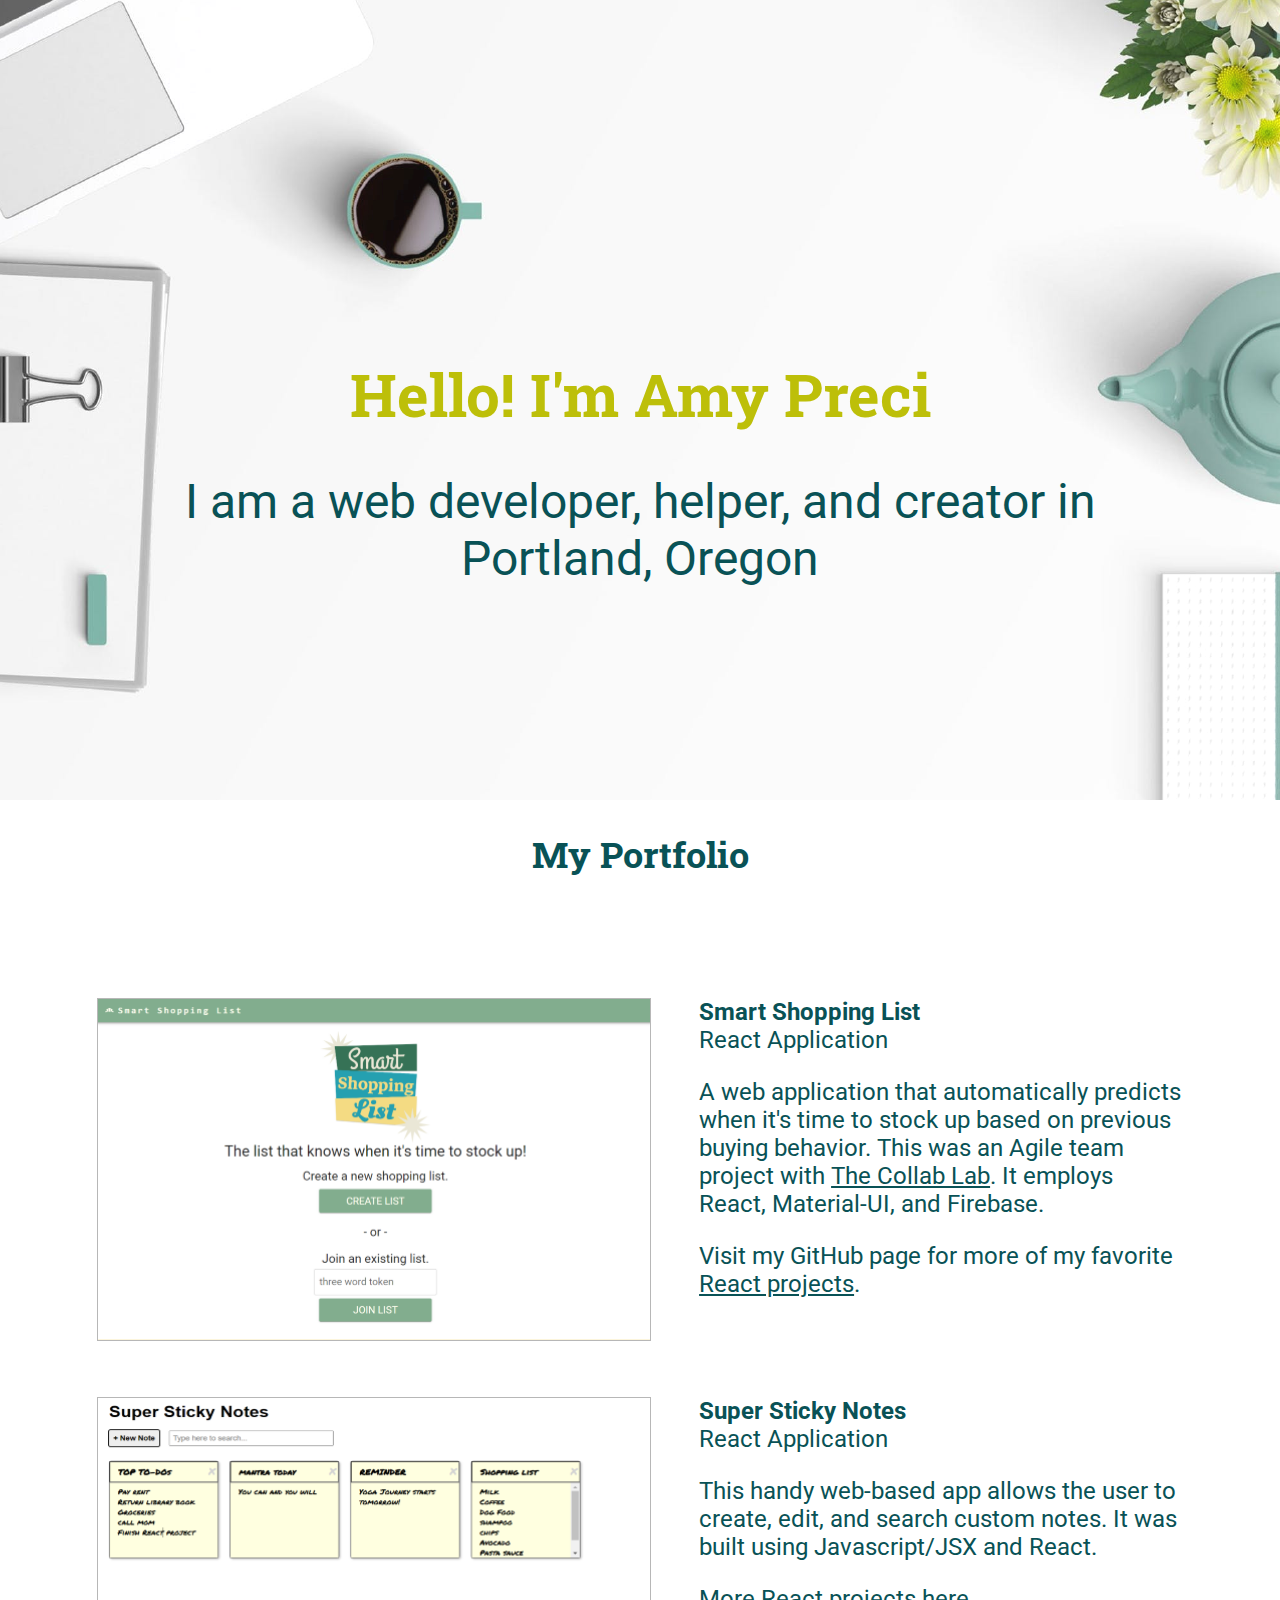
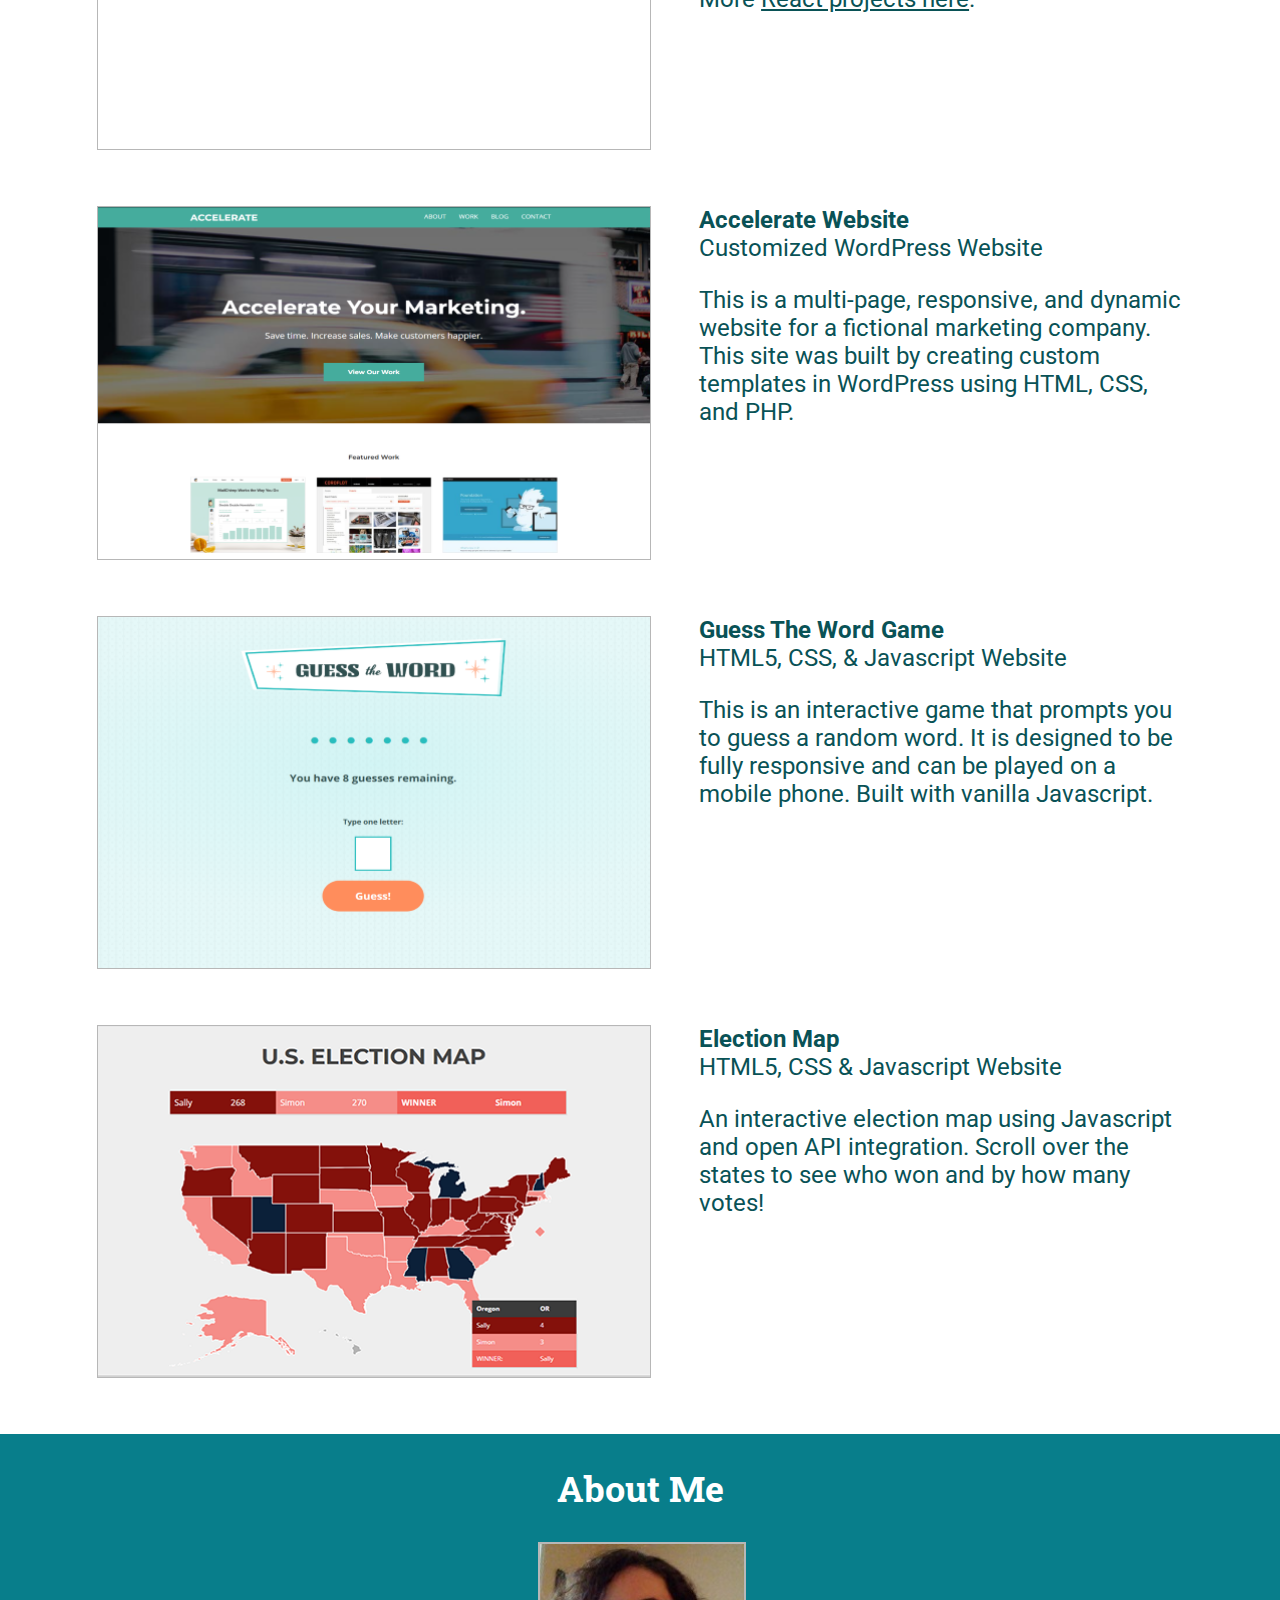
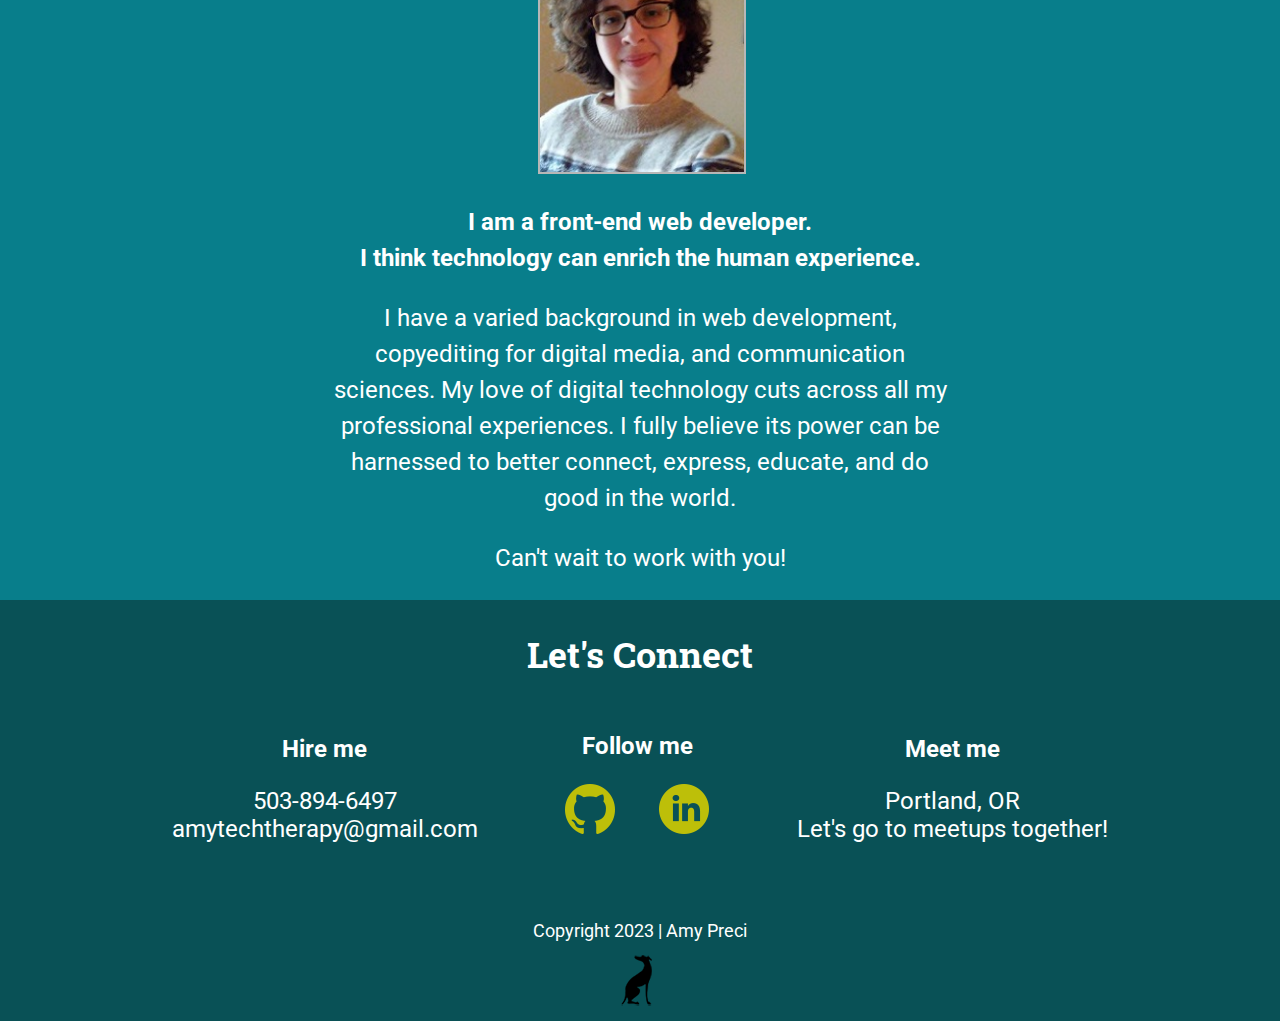
==== commit 418a2aca: "election map description change" ====
--- a/index.html
+++ b/index.html
@@ -102,7 +102,7 @@
                 <div class="portfolio-description">
                     <p><a href="https://amy-pr.github.io/Election-Map/" target="_blank"><span>Election Map</span></a><br>
                         HTML5, CSS &amp; Javascript Website </p>
-                    <p>An interactive election map using Javascript and integrating an open API. Scroll over the states to see who won and by how many votes!</p>
+                    <p>An interactive election map using Javascript and open API integration. Scroll over the states to see who won and by how many votes!</p>
                 </div>
             </div>
 
